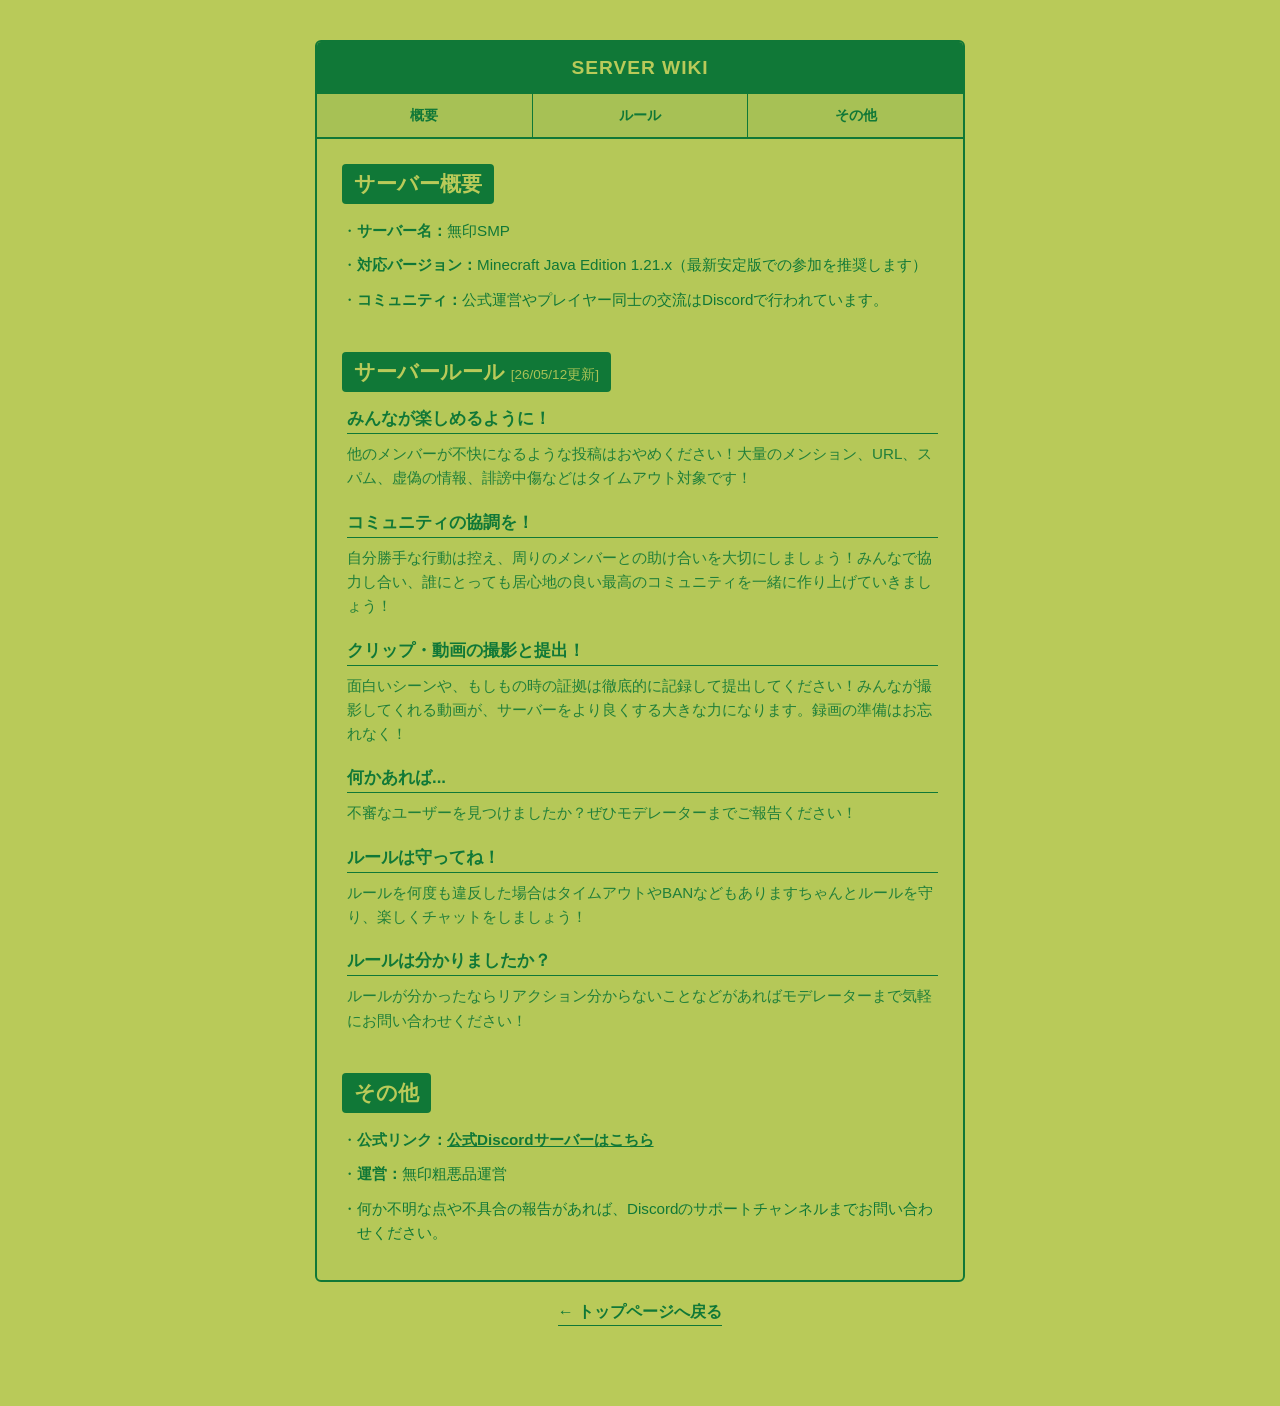
==== wiki/index.html @ 2736cf54 "u" ====
<!DOCTYPE html>
<html lang="ja">
<head>
    <meta charset="UTF-8">
    <meta name="viewport" content="width=device-width, initial-scale=1.0">
    <title>サーバーWiki - 無印SMP</title>
    <link rel="stylesheet" href="style.css">
</head>
<body>

    <div class="wiki-container">
        <div class="wiki-header">SERVER WIKI</div>
        
        <nav class="wiki-nav">
            <a href="#overview">概要</a>
            <a href="#rules">ルール</a>
            <a href="#others">その他</a>
        </nav>
        
        <div class="wiki-content">
            
            <section id="overview" class="wiki-main-section">
                <h2 class="section-caption">サーバー概要</h2>
                <ul class="info-list">
                    <li><strong>サーバー名：</strong>無印SMP</li>
                    <li><strong>対応バージョン：</strong>Minecraft Java Edition 1.21.x（最新安定版での参加を推奨します）</li>
                    <li><strong>コミュニティ：</strong>公式運営やプレイヤー同士の交流はDiscordで行われています。</li>
                </ul>
            </section>

            <section id="rules" class="wiki-main-section">
                <h2 class="section-caption">サーバールール <span style="font-size: 0.65em; font-weight: normal; opacity: 0.9;">[26/05/12更新]</span></h2>
                
                <div class="rule-section">
                    <h3 class="rule-title">みんなが楽しめるように！</h3>
                    <p class="rule-text">他のメンバーが不快になるような投稿はおやめください！&#13;大量のメンション、URL、スパム、虚偽の情報、誹謗中傷などはタイムアウト対象です！</p>
                </div>

                <div class="rule-section">
                    <h3 class="rule-title">コミュニティの協調を！</h3>
                    <p class="rule-text">自分勝手な行動は控え、周りのメンバーとの助け合いを大切にしましょう！&#13;みんなで協力し合い、誰にとっても居心地の良い最高のコミュニティを一緒に作り上げていきましょう！</p>
                </div>

                <div class="rule-section">
                    <h3 class="rule-title">クリップ・動画の撮影と提出！</h3>
                    <p class="rule-text">面白いシーンや、もしもの時の証拠は徹底的に記録して提出してください！&#13;みんなが撮影してくれる動画が、サーバーをより良くする大きな力になります。録画の準備はお忘れなく！</p>
                </div>

                <div class="rule-section">
                    <h3 class="rule-title">何かあれば...</h3>
                    <p class="rule-text">不審なユーザーを見つけましたか？&#13;ぜひモデレーターまでご報告ください！</p>
                </div>

                <div class="rule-section">
                    <h3 class="rule-title">ルールは守ってね！</h3>
                    <p class="rule-text">ルールを何度も違反した場合はタイムアウトやBANなどもあります&#13;ちゃんとルールを守り、楽しくチャットをしましょう！</p>
                </div>

                <div class="rule-section">
                    <h3 class="rule-title">ルールは分かりましたか？</h3>
                    <p class="rule-text">ルールが分かったならリアクション&#13;分からないことなどがあればモデレーターまで気軽にお問い合わせください！</p>
                </div>
            </section>

            <section id="others" class="wiki-main-section">
                <h2 class="section-caption">その他</h2>
                <ul class="info-list">
                    <li><strong>公式リンク：</strong><a href="https://discord.gg/66eZGrNJRh" target="_blank">公式Discordサーバーはこちら</a></li>
                    <li><strong>運営：</strong>無印粗悪品運営</li>
                    <li>何か不明な点や不具合の報告があれば、Discordのサポートチャンネルまでお問い合わせください。</li>
                </ul>
            </section>

        </div>
    </div>

    <div class="back-to-top-wrapper">
        <a href="../" class="back-to-top-link">← トップページへ戻る</a>
    </div>

</body>
</html>
---- wiki/style.css ----
* {
    box-sizing: border-box;
    margin: 0;
    padding: 0;
}

body {
    background-color: #b9ca59; 
    color: #107837; 
    font-family: "Helvetica Neue", Arial, "Hiragino Kaku Gothic ProN", "Hiragino Sans", Meiryo, sans-serif;
    min-height: 100vh;
    display: flex;
    flex-direction: column;
    justify-content: flex-start;
    align-items: center;
    padding: 40px 20px;
    user-select: none;
    scroll-behavior: smooth;
}

.wiki-container {
    width: 100%;
    max-width: 650px;
    border: 2px solid #107837;
    border-radius: 6px;
    background: rgba(16, 120, 55, 0.02);
    margin-bottom: 20px;
}

.wiki-header {
    background-color: #107837;
    color: #b9ca59;
    padding: 15px;
    font-weight: bold;
    font-size: 1.2rem;
    text-align: center;
    letter-spacing: 0.05em;
    border-top-left-radius: 4px;
    border-top-right-radius: 4px;
}

/* セクションナビゲーション */
.wiki-nav {
    display: flex;
    background: #b9ca59; 
    border-bottom: 2px solid #107837;
    position: sticky;
    top: 0;
    z-index: 100;
}

.wiki-nav a {
    flex: 1;
    text-align: center;
    padding: 12px 10px;
    color: #107837;
    text-decoration: none;
    font-weight: bold;
    font-size: 0.9rem;
    transition: background 0.2s;
    background: rgba(16, 120, 55, 0.1);
}

.wiki-nav a:not(:last-child) {
    border-right: 1px solid #107837;
}

.wiki-nav a:hover {
    background: rgba(16, 120, 55, 0.2);
}

.wiki-content {
    padding: 25px;
}

.wiki-main-section {
    margin-bottom: 40px;
    scroll-margin-top: 60px;
}

.wiki-main-section:last-child {
    margin-bottom: 0;
}

.section-caption {
    font-size: 1.3rem;
    font-weight: bold;
    background: #107837;
    color: #b9ca59;
    padding: 6px 12px;
    border-radius: 4px;
    margin-bottom: 15px;
    display: inline-block;
}

.rule-section {
    margin-bottom: 20px;
    padding-left: 5px;
}

.rule-section:last-child {
    margin-bottom: 0;
}

.rule-title {
    font-size: 1.05rem;
    font-weight: bold;
    border-bottom: 1px solid #107837;
    padding-bottom: 3px;
    margin-bottom: 8px;
}

.rule-text {
    font-size: 0.95rem;
    line-height: 1.6;
    white-space: pre-wrap;
    opacity: 0.9;
}

.info-list {
    list-style: none;
}

.info-list li {
    font-size: 0.95rem;
    line-height: 1.6;
    margin-bottom: 10px;
    padding-left: 15px;
    position: relative;
}

.info-list li::before {
    content: "・";
    position: absolute;
    left: 0;
    color: #107837;
}

.info-list a {
    color: #107837;
    font-weight: bold;
    text-decoration: underline;
}

.back-to-top-wrapper {
    margin-bottom: 40px;
    text-align: center;
}

.back-to-top-link {
    color: #107837;
    font-size: 1rem;
    font-weight: bold;
    text-decoration: none;
    border-bottom: 1px solid #107837;
    padding-bottom: 2px;
    display: inline-block;
    transition: opacity 0.2s;
}

.back-to-top-link:hover {
    opacity: 0.6;
}
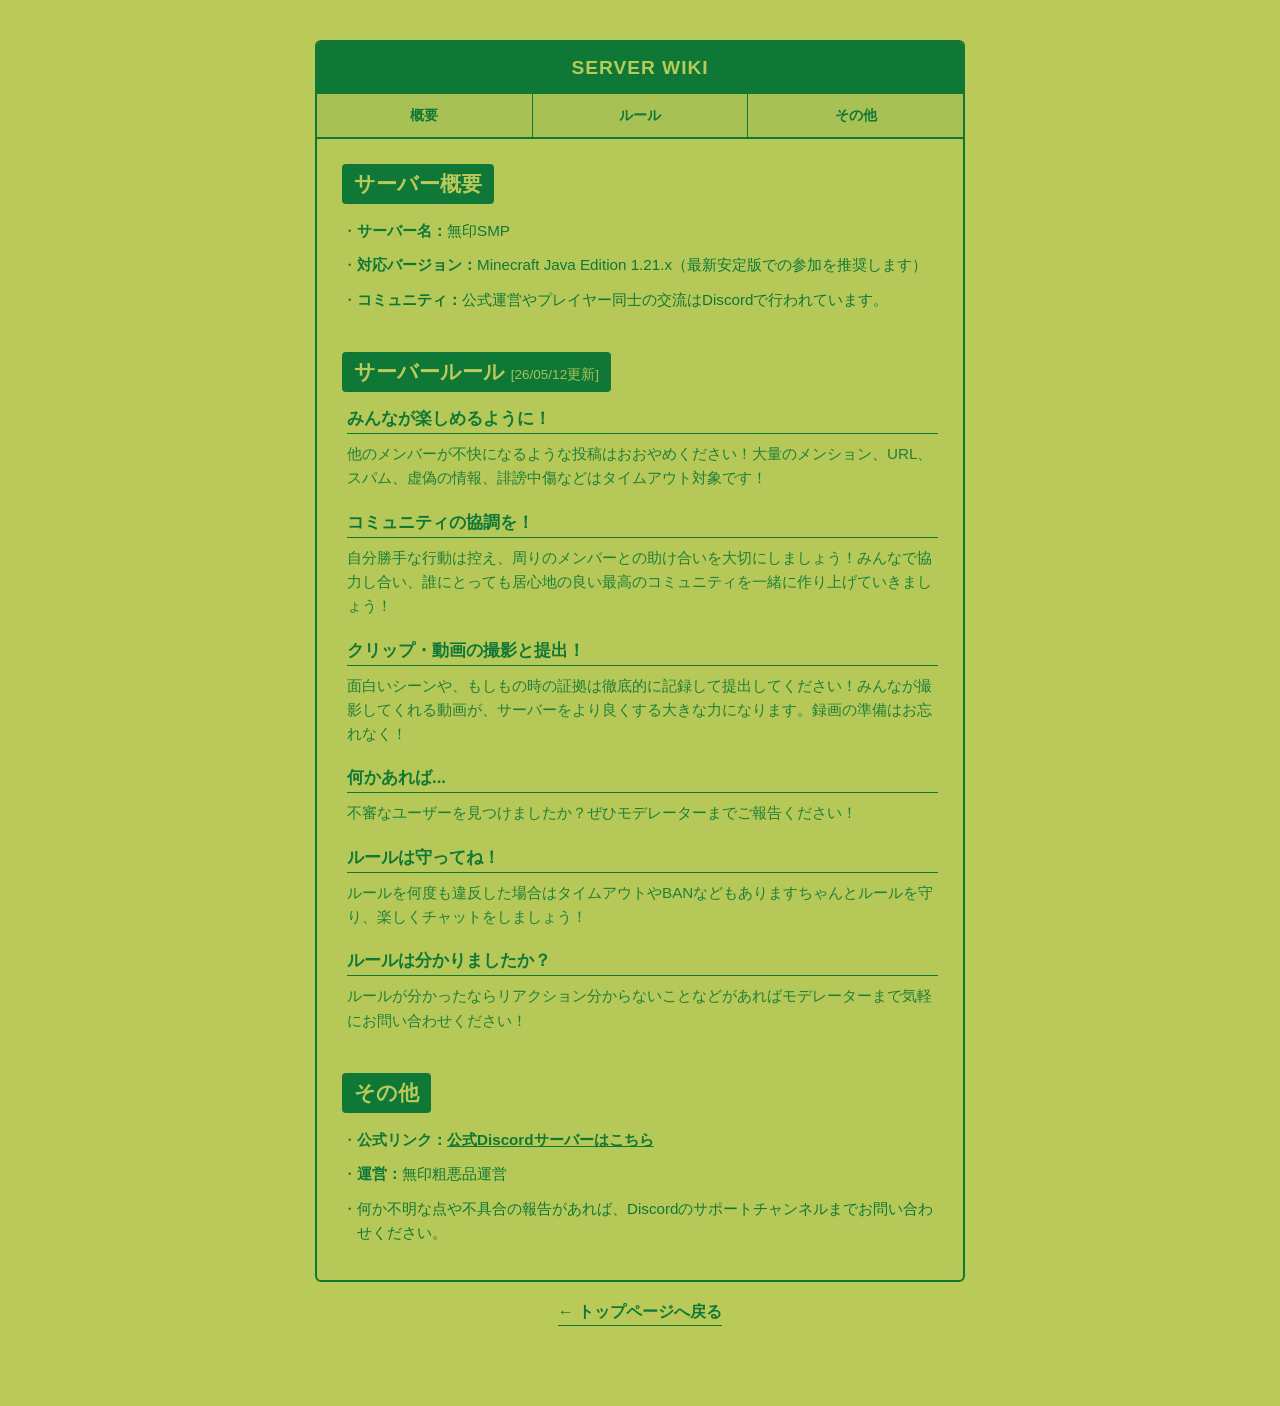
==== commit 239a3efb: "iconついか" ====
--- a/wiki/index.html
+++ b/wiki/index.html
@@ -4,6 +4,10 @@
     <meta charset="UTF-8">
     <meta name="viewport" content="width=device-width, initial-scale=1.0">
     <title>サーバーWiki - 無印SMP</title>
+    
+    <link rel="icon" href="../icon.svg" type="image/svg+xml">
+    <link rel="shortcut icon" href="../favicon.ico" type="image/x-icon">
+    
     <link rel="stylesheet" href="style.css">
 </head>
 <body>
@@ -33,7 +37,7 @@
                 
                 <div class="rule-section">
                     <h3 class="rule-title">みんなが楽しめるように！</h3>
-                    <p class="rule-text">他のメンバーが不快になるような投稿はおやめください！&#13;大量のメンション、URL、スパム、虚偽の情報、誹謗中傷などはタイムアウト対象です！</p>
+                    <p class="rule-text">他のメンバーが不快になるような投稿はおおやめください！&#13;大量のメンション、URL、スパム、虚偽の情報、誹謗中傷などはタイムアウト対象です！</p>
                 </div>
 
                 <div class="rule-section">
--- a/wiki/style.css
+++ b/wiki/style.css
@@ -39,7 +39,7 @@
     border-top-right-radius: 4px;
 }
 
-/* セクションナビゲーション */
+/* セクションナビゲーション（上部固定・overflowバグ対策済） */
 .wiki-nav {
     display: flex;
     background: #b9ca59; 
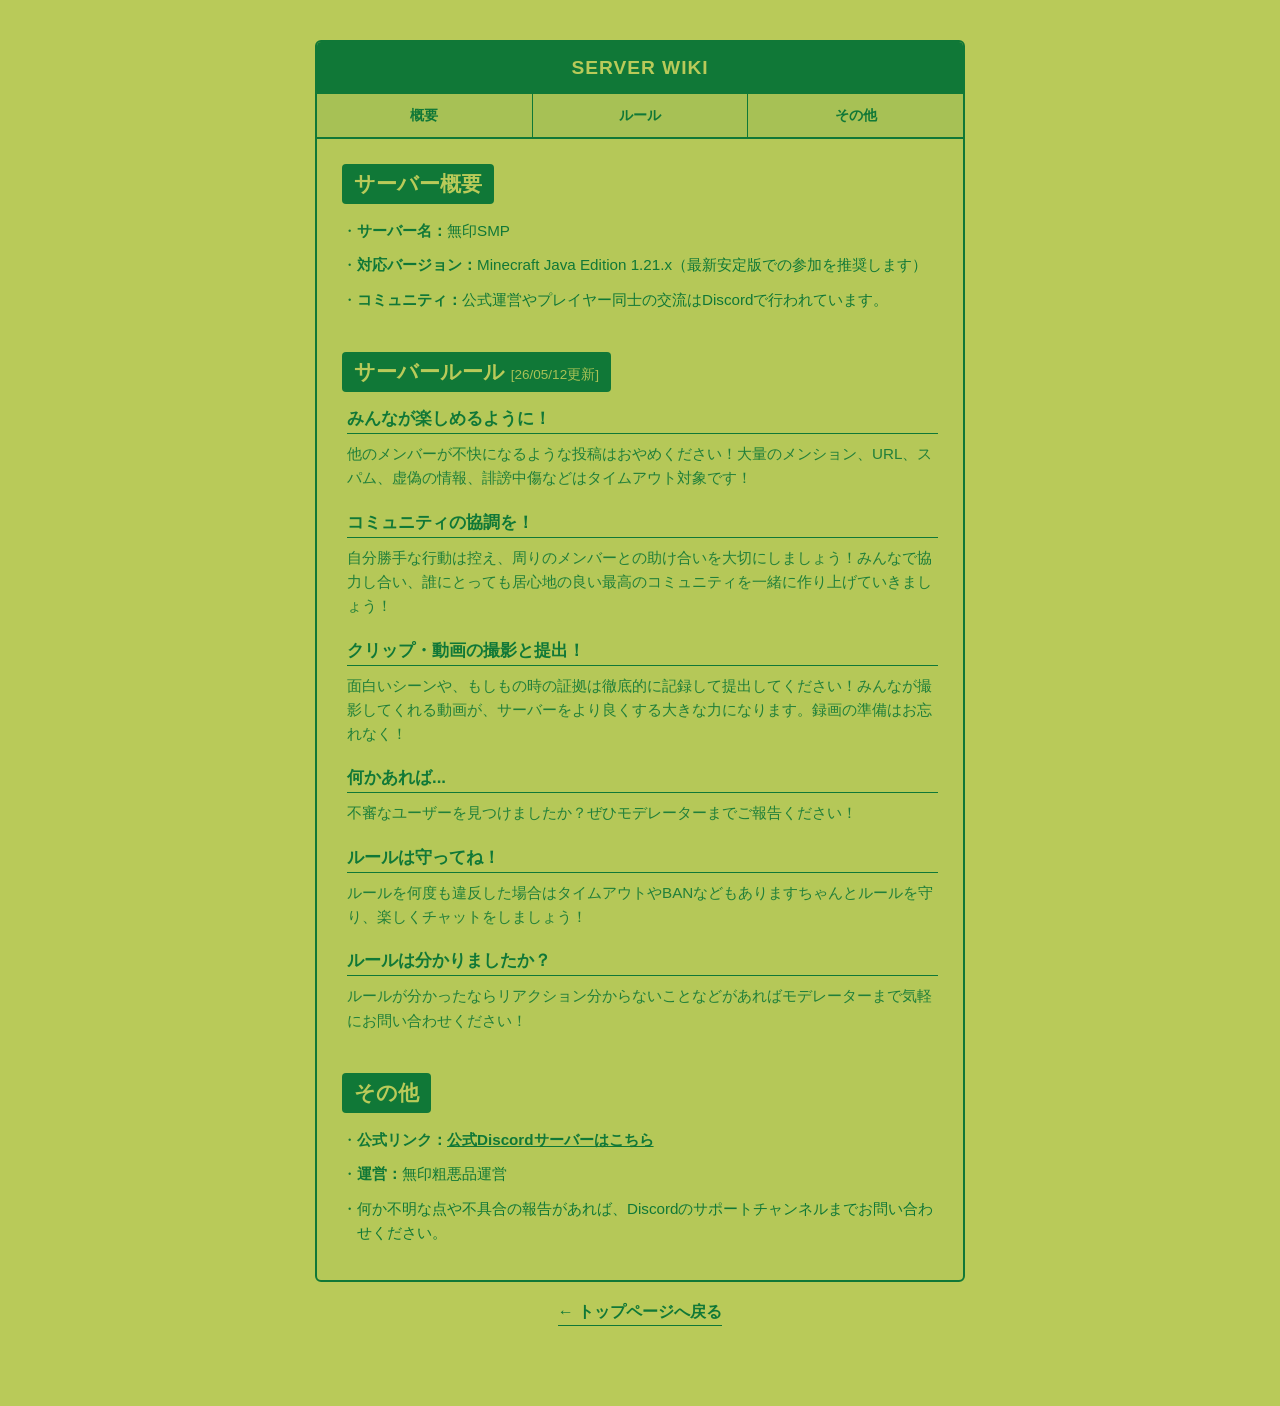
==== commit cba169ca: "iconいれた" ====
--- a/wiki/index.html
+++ b/wiki/index.html
@@ -5,6 +5,15 @@
     <meta name="viewport" content="width=device-width, initial-scale=1.0">
     <title>サーバーWiki - 無印SMP</title>
     
+    <meta property="og:site_name" content="無印SMP">
+    <meta property="og:title" content="SERVER WIKI | 無印SMP">
+    <meta property="og:description" content="無印SMPのサーバールール・概要をまじめに記述した公式Wikiページです。参加前にご一読ください。">
+    <meta property="og:type" content="article">
+    <meta property="og:url" content="https://chinpo.hanyuu.lol/wiki/"> <meta property="og:image" content="https://chinpo.hanyuu.lol/og-image.png"> <meta name="twitter:card" content="summary_large_image">
+    <meta name="twitter:title" content="SERVER WIKI | 無印SMP">
+    <meta name="twitter:description" content="無印SMPのサーバールール・概要をまじめに記述した公式Wikiページです。参加前にご一読ください。">
+    <meta name="twitter:image" content="https://chinpo.hanyuu.lol/og-image.png">
+
     <link rel="icon" href="../icon.svg" type="image/svg+xml">
     <link rel="shortcut icon" href="../favicon.ico" type="image/x-icon">
     
@@ -37,7 +46,7 @@
                 
                 <div class="rule-section">
                     <h3 class="rule-title">みんなが楽しめるように！</h3>
-                    <p class="rule-text">他のメンバーが不快になるような投稿はおおやめください！&#13;大量のメンション、URL、スパム、虚偽の情報、誹謗中傷などはタイムアウト対象です！</p>
+                    <p class="rule-text">他のメンバーが不快になるような投稿はおやめください！&#13;大量のメンション、URL、スパム、虚偽の情報、誹謗中傷などはタイムアウト対象です！</p>
                 </div>
 
                 <div class="rule-section">
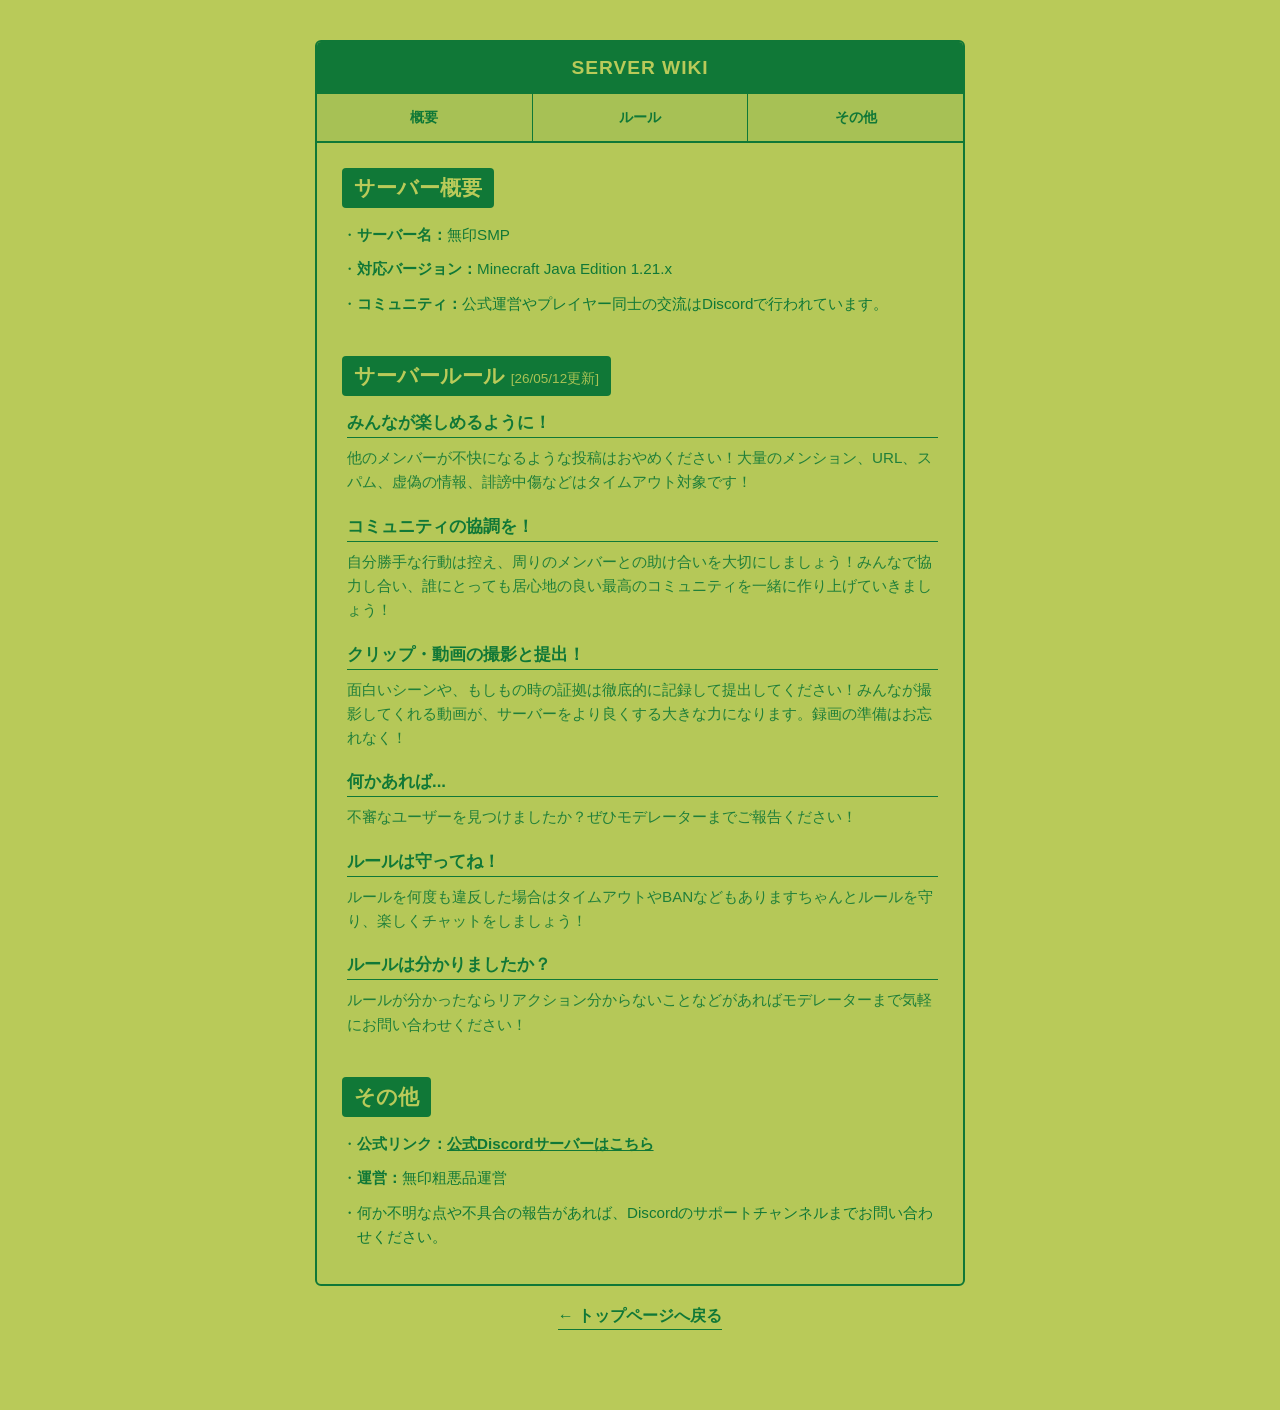
==== commit fd6abb31: "多分スマホ行ける" ====
--- a/wiki/index.html
+++ b/wiki/index.html
@@ -7,11 +7,14 @@
     
     <meta property="og:site_name" content="無印SMP">
     <meta property="og:title" content="SERVER WIKI | 無印SMP">
-    <meta property="og:description" content="無印SMPのサーバールール・概要をまじめに記述した公式Wikiページです。参加前にご一読ください。">
+    <meta property="og:description" content="無印SMPのサーバールール・概要を記述した公式Wikiページです。参加前にご一読ください。">
     <meta property="og:type" content="article">
-    <meta property="og:url" content="https://chinpo.hanyuu.lol/wiki/"> <meta property="og:image" content="https://chinpo.hanyuu.lol/og-image.png"> <meta name="twitter:card" content="summary_large_image">
+    <meta property="og:url" content="https://chinpo.hanyuu.lol/wiki/">
+    <meta property="og:image" content="https://chinpo.hanyuu.lol/og-image.png">
+    
+    <meta name="twitter:card" content="summary_large_image">
     <meta name="twitter:title" content="SERVER WIKI | 無印SMP">
-    <meta name="twitter:description" content="無印SMPのサーバールール・概要をまじめに記述した公式Wikiページです。参加前にご一読ください。">
+    <meta name="twitter:description" content="無印SMPのサーバールール・概要を記述した公式Wikiページです。参加前にご一読ください。">
     <meta name="twitter:image" content="https://chinpo.hanyuu.lol/og-image.png">
 
     <link rel="icon" href="../icon.svg" type="image/svg+xml">
@@ -36,7 +39,7 @@
                 <h2 class="section-caption">サーバー概要</h2>
                 <ul class="info-list">
                     <li><strong>サーバー名：</strong>無印SMP</li>
-                    <li><strong>対応バージョン：</strong>Minecraft Java Edition 1.21.x（最新安定版での参加を推奨します）</li>
+                    <li><strong>対応バージョン：</strong>Minecraft Java Edition 1.21.x</li>
                     <li><strong>コミュニティ：</strong>公式運営やプレイヤー同士の交流はDiscordで行われています。</li>
                 </ul>
             </section>
--- a/wiki/style.css
+++ b/wiki/style.css
@@ -39,7 +39,6 @@
     border-top-right-radius: 4px;
 }
 
-/* セクションナビゲーション（上部固定・overflowバグ対策済） */
 .wiki-nav {
     display: flex;
     background: #b9ca59; 
@@ -52,7 +51,7 @@
 .wiki-nav a {
     flex: 1;
     text-align: center;
-    padding: 12px 10px;
+    padding: 14px 10px;
     color: #107837;
     text-decoration: none;
     font-weight: bold;
@@ -160,4 +159,20 @@
 
 .back-to-top-link:hover {
     opacity: 0.6;
+}
+
+@media (max-width: 480px) {
+    body {
+        padding: 16px 8px;
+    }
+    .wiki-content {
+        padding: 16px 12px;
+    }
+    .wiki-nav a {
+        font-size: 0.85rem;
+        padding: 12px 4px;
+    }
+    .section-caption {
+        font-size: 1.15rem;
+    }
 }
